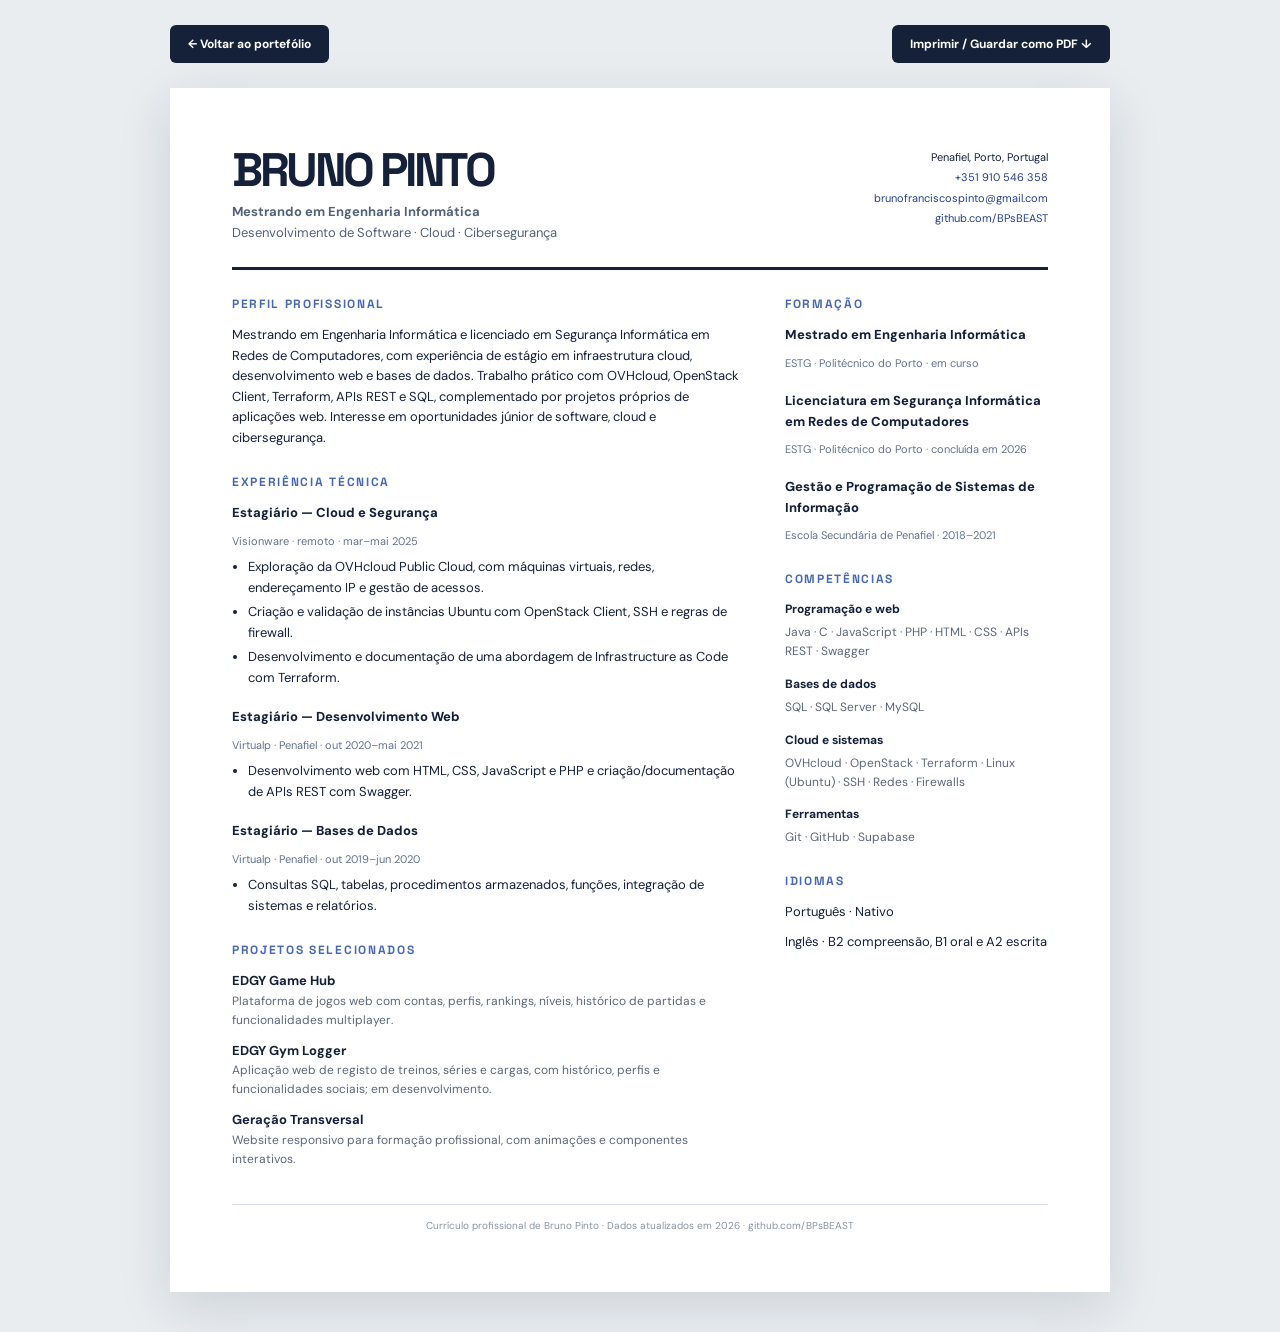
==== cv.html @ c4f3c968 "feat: add clean printable curriculum vitae page" ====
<!doctype html><html lang="pt-PT"><head><meta charset="utf-8"><meta name="viewport" content="width=device-width,initial-scale=1"><meta name="theme-color" content="#152039"><meta name="robots" content="index,follow"><meta name="description" content="Currículo profissional de Bruno Pinto — Engenharia Informática, Cloud, Segurança e Desenvolvimento Web."><title>Currículo | Bruno Pinto</title><link rel="icon" href="./favicon.svg" type="image/svg+xml"><style>
@import url('https://fonts.googleapis.com/css2?family=DM+Sans:wght@400;500;600;700&family=Space+Grotesk:wght@500;600;700&display=swap');
*{box-sizing:border-box}body{margin:0;background:#e9edf0;color:#152039;font:13px/1.58 'DM Sans',Arial,sans-serif}.screen-actions{display:flex;justify-content:space-between;align-items:center;gap:15px;max-width:940px;margin:25px auto}.screen-actions a,.screen-actions button{background:#152039;color:white;padding:11px 18px;font:700 12px 'DM Sans',Arial,sans-serif;border:0;border-radius:6px;cursor:pointer;text-decoration:none}.screen-actions a:hover,.screen-actions button:hover{background:#4765db}.paper{background:white;width:min(calc(100% - 28px),940px);min-height:1120px;margin:0 auto 40px;box-shadow:0 15px 50px #15203922;padding:59px 62px}.heading{display:flex;justify-content:space-between;gap:25px;padding-bottom:24px;border-bottom:3px solid #152039}.heading h1{font:700 47px/1 'Space Grotesk',Arial,sans-serif;letter-spacing:-.07em;margin:0 0 8px}.heading p{margin:0;color:#54617a}.heading .contact{text-align:right;font-size:11px;line-height:1.85}.heading .contact a{color:#263f8a;text-decoration:none}.cols{display:grid;grid-template-columns:1.65fr .85fr;gap:42px}.block{margin-top:26px;break-inside:avoid}.block h2{font:700 12px 'Space Grotesk',Arial,sans-serif;text-transform:uppercase;letter-spacing:.14em;margin:0 0 13px;color:#4869b1}.block p{margin:0 0 9px}.entry{margin-bottom:19px;break-inside:avoid}.entry-title{font-weight:800;font-size:13px;margin:0}.entry-sub{color:#64738b;font-size:11px;margin:2px 0 7px!important}.entry ul{margin:7px 0 0 16px;padding:0}.entry li{margin:4px 0}.skill-group{margin-bottom:14px}.skill-group strong{display:block;margin-bottom:4px;font-size:12px}.skill-group p{color:#5d6776;font-size:12px}.project{margin:0 0 11px}.project strong{display:block}.project p{font-size:12px;color:#5c6878}.foot{border-top:1px solid #d7dfea;margin-top:24px;padding-top:13px;font-size:10px;color:#8a95a1;text-align:center}@media(max-width:650px){.screen-actions{margin:12px 14px}.paper{padding:30px 25px;min-height:0}.heading{display:block}.heading h1{font-size:40px}.heading .contact{text-align:left;margin-top:16px}.cols{grid-template-columns:1fr;gap:0}.block{margin-top:22px}}@media print{@page{size:A4;margin:12mm}body{background:white;-webkit-print-color-adjust:exact;print-color-adjust:exact}.screen-actions{display:none!important}.paper{width:100%;min-height:0;margin:0;box-shadow:none;padding:0}.cols{grid-template-columns:1.55fr .85fr;gap:24px}.heading h1{font-size:37px}.block{margin-top:18px}.entry{margin-bottom:12px}.foot{margin-top:13px}a{color:inherit!important}}
</style></head><body><div class="screen-actions"><a href="./index.html">← Voltar ao portefólio</a><button id="print" type="button" onclick="window.print()">Imprimir / Guardar como PDF ↓</button></div><main class="paper"><header class="heading"><div><h1>BRUNO PINTO</h1><p><strong>Mestrando em Engenharia Informática</strong></p><p>Desenvolvimento de Software · Cloud · Cibersegurança</p></div><div class="contact">Penafiel, Porto, Portugal<br><a href="tel:+351910546358">+351 910 546 358</a><br><a href="mailto:brunofranciscospinto@gmail.com">brunofranciscospinto@gmail.com</a><br><a href="https://github.com/BPsBEAST">github.com/BPsBEAST</a></div></header><div class="cols"><div><section class="block"><h2>Perfil profissional</h2><p>Mestrando em Engenharia Informática e licenciado em Segurança Informática em Redes de Computadores, com experiência de estágio em infraestrutura cloud, desenvolvimento web e bases de dados. Trabalho prático com OVHcloud, OpenStack Client, Terraform, APIs REST e SQL, complementado por projetos próprios de aplicações web. Interesse em oportunidades júnior de software, cloud e cibersegurança.</p></section><section class="block"><h2>Experiência técnica</h2><div class="entry"><p class="entry-title">Estagiário — Cloud e Segurança</p><p class="entry-sub">Visionware · remoto · mar–mai 2025</p><ul><li>Exploração da OVHcloud Public Cloud, com máquinas virtuais, redes, endereçamento IP e gestão de acessos.</li><li>Criação e validação de instâncias Ubuntu com OpenStack Client, SSH e regras de firewall.</li><li>Desenvolvimento e documentação de uma abordagem de Infrastructure as Code com Terraform.</li></ul></div><div class="entry"><p class="entry-title">Estagiário — Desenvolvimento Web</p><p class="entry-sub">Virtualp · Penafiel · out 2020–mai 2021</p><ul><li>Desenvolvimento web com HTML, CSS, JavaScript e PHP e criação/documentação de APIs REST com Swagger.</li></ul></div><div class="entry"><p class="entry-title">Estagiário — Bases de Dados</p><p class="entry-sub">Virtualp · Penafiel · out 2019–jun 2020</p><ul><li>Consultas SQL, tabelas, procedimentos armazenados, funções, integração de sistemas e relatórios.</li></ul></div></section><section class="block"><h2>Projetos selecionados</h2><div class="project"><strong>EDGY Game Hub</strong><p>Plataforma de jogos web com contas, perfis, rankings, níveis, histórico de partidas e funcionalidades multiplayer.</p></div><div class="project"><strong>EDGY Gym Logger</strong><p>Aplicação web de registo de treinos, séries e cargas, com histórico, perfis e funcionalidades sociais; em desenvolvimento.</p></div><div class="project"><strong>Geração Transversal</strong><p>Website responsivo para formação profissional, com animações e componentes interativos.</p></div></section></div><aside><section class="block"><h2>Formação</h2><div class="entry"><p class="entry-title">Mestrado em Engenharia Informática</p><p class="entry-sub">ESTG · Politécnico do Porto · em curso</p></div><div class="entry"><p class="entry-title">Licenciatura em Segurança Informática em Redes de Computadores</p><p class="entry-sub">ESTG · Politécnico do Porto · concluída em 2026</p></div><div class="entry"><p class="entry-title">Gestão e Programação de Sistemas de Informação</p><p class="entry-sub">Escola Secundária de Penafiel · 2018–2021</p></div></section><section class="block"><h2>Competências</h2><div class="skill-group"><strong>Programação e web</strong><p>Java · C · JavaScript · PHP · HTML · CSS · APIs REST · Swagger</p></div><div class="skill-group"><strong>Bases de dados</strong><p>SQL · SQL Server · MySQL</p></div><div class="skill-group"><strong>Cloud e sistemas</strong><p>OVHcloud · OpenStack · Terraform · Linux (Ubuntu) · SSH · Redes · Firewalls</p></div><div class="skill-group"><strong>Ferramentas</strong><p>Git · GitHub · Supabase</p></div></section><section class="block"><h2>Idiomas</h2><p>Português · Nativo</p><p>Inglês · B2 compreensão, B1 oral e A2 escrita</p></section></aside></div><div class="foot">Currículo profissional de Bruno Pinto · Dados atualizados em 2026 · <span>github.com/BPsBEAST</span></div></main></body></html>
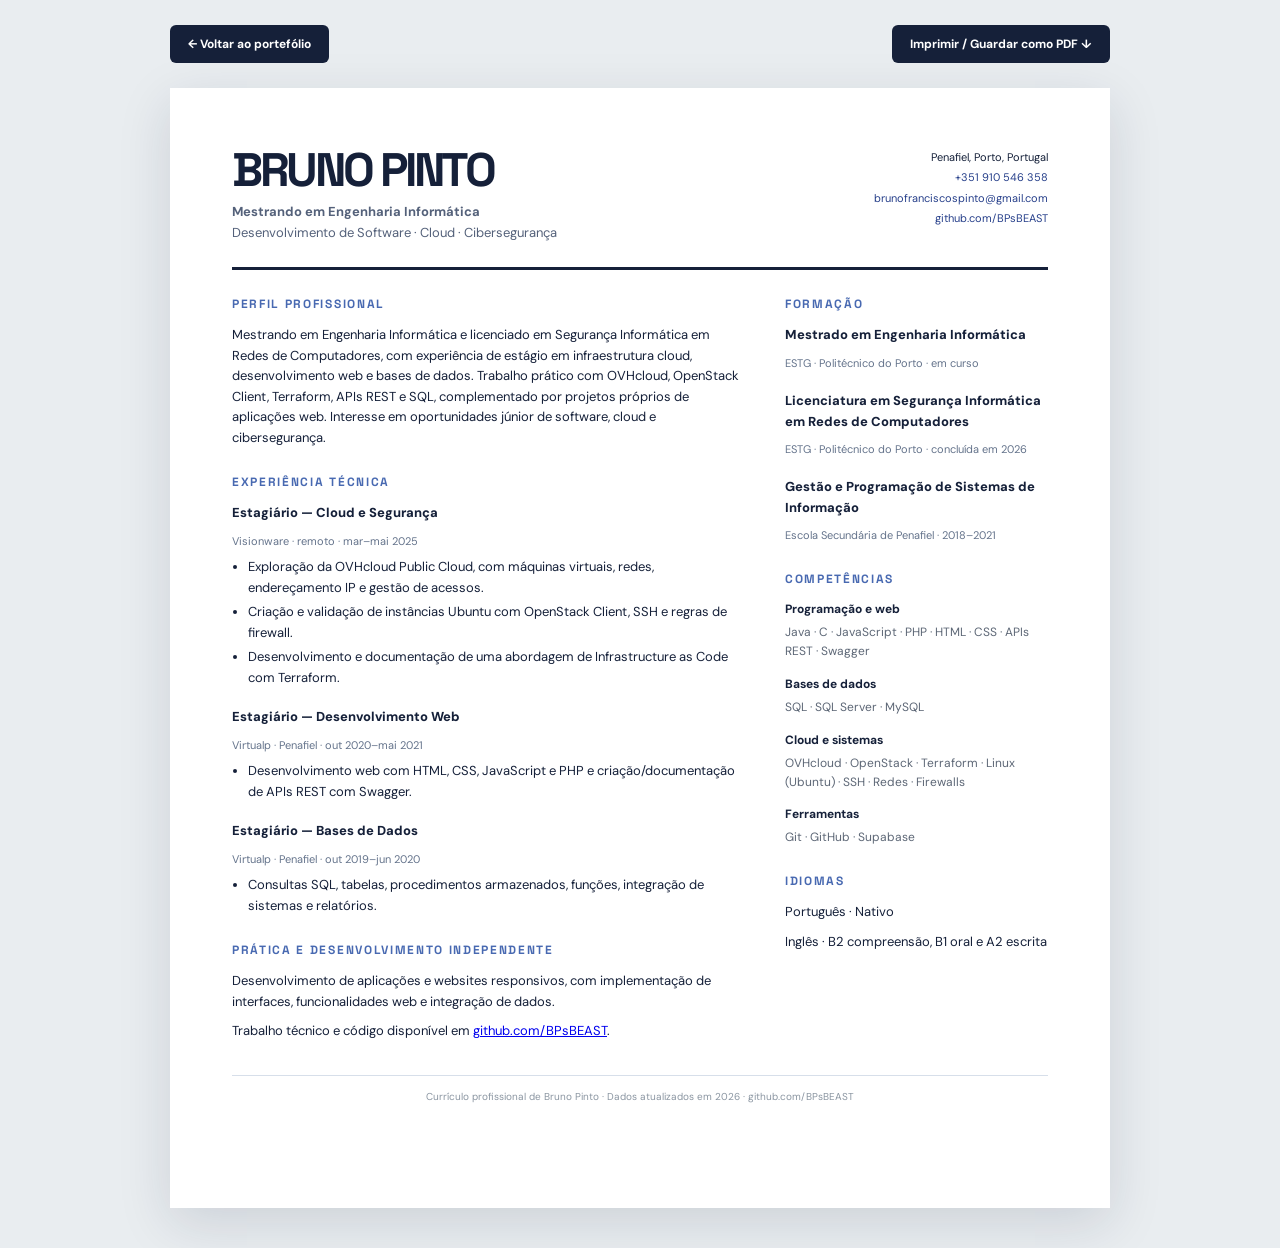
==== commit b9fcf90f: "docs: remove specific project mentions from printable CV" ====
--- a/cv.html
+++ b/cv.html
@@ -1,4 +1,4 @@
 <!doctype html><html lang="pt-PT"><head><meta charset="utf-8"><meta name="viewport" content="width=device-width,initial-scale=1"><meta name="theme-color" content="#152039"><meta name="robots" content="index,follow"><meta name="description" content="Currículo profissional de Bruno Pinto — Engenharia Informática, Cloud, Segurança e Desenvolvimento Web."><title>Currículo | Bruno Pinto</title><link rel="icon" href="./favicon.svg" type="image/svg+xml"><style>
 @import url('https://fonts.googleapis.com/css2?family=DM+Sans:wght@400;500;600;700&family=Space+Grotesk:wght@500;600;700&display=swap');
 *{box-sizing:border-box}body{margin:0;background:#e9edf0;color:#152039;font:13px/1.58 'DM Sans',Arial,sans-serif}.screen-actions{display:flex;justify-content:space-between;align-items:center;gap:15px;max-width:940px;margin:25px auto}.screen-actions a,.screen-actions button{background:#152039;color:white;padding:11px 18px;font:700 12px 'DM Sans',Arial,sans-serif;border:0;border-radius:6px;cursor:pointer;text-decoration:none}.screen-actions a:hover,.screen-actions button:hover{background:#4765db}.paper{background:white;width:min(calc(100% - 28px),940px);min-height:1120px;margin:0 auto 40px;box-shadow:0 15px 50px #15203922;padding:59px 62px}.heading{display:flex;justify-content:space-between;gap:25px;padding-bottom:24px;border-bottom:3px solid #152039}.heading h1{font:700 47px/1 'Space Grotesk',Arial,sans-serif;letter-spacing:-.07em;margin:0 0 8px}.heading p{margin:0;color:#54617a}.heading .contact{text-align:right;font-size:11px;line-height:1.85}.heading .contact a{color:#263f8a;text-decoration:none}.cols{display:grid;grid-template-columns:1.65fr .85fr;gap:42px}.block{margin-top:26px;break-inside:avoid}.block h2{font:700 12px 'Space Grotesk',Arial,sans-serif;text-transform:uppercase;letter-spacing:.14em;margin:0 0 13px;color:#4869b1}.block p{margin:0 0 9px}.entry{margin-bottom:19px;break-inside:avoid}.entry-title{font-weight:800;font-size:13px;margin:0}.entry-sub{color:#64738b;font-size:11px;margin:2px 0 7px!important}.entry ul{margin:7px 0 0 16px;padding:0}.entry li{margin:4px 0}.skill-group{margin-bottom:14px}.skill-group strong{display:block;margin-bottom:4px;font-size:12px}.skill-group p{color:#5d6776;font-size:12px}.project{margin:0 0 11px}.project strong{display:block}.project p{font-size:12px;color:#5c6878}.foot{border-top:1px solid #d7dfea;margin-top:24px;padding-top:13px;font-size:10px;color:#8a95a1;text-align:center}@media(max-width:650px){.screen-actions{margin:12px 14px}.paper{padding:30px 25px;min-height:0}.heading{display:block}.heading h1{font-size:40px}.heading .contact{text-align:left;margin-top:16px}.cols{grid-template-columns:1fr;gap:0}.block{margin-top:22px}}@media print{@page{size:A4;margin:12mm}body{background:white;-webkit-print-color-adjust:exact;print-color-adjust:exact}.screen-actions{display:none!important}.paper{width:100%;min-height:0;margin:0;box-shadow:none;padding:0}.cols{grid-template-columns:1.55fr .85fr;gap:24px}.heading h1{font-size:37px}.block{margin-top:18px}.entry{margin-bottom:12px}.foot{margin-top:13px}a{color:inherit!important}}
-</style></head><body><div class="screen-actions"><a href="./index.html">← Voltar ao portefólio</a><button id="print" type="button" onclick="window.print()">Imprimir / Guardar como PDF ↓</button></div><main class="paper"><header class="heading"><div><h1>BRUNO PINTO</h1><p><strong>Mestrando em Engenharia Informática</strong></p><p>Desenvolvimento de Software · Cloud · Cibersegurança</p></div><div class="contact">Penafiel, Porto, Portugal<br><a href="tel:+351910546358">+351 910 546 358</a><br><a href="mailto:brunofranciscospinto@gmail.com">brunofranciscospinto@gmail.com</a><br><a href="https://github.com/BPsBEAST">github.com/BPsBEAST</a></div></header><div class="cols"><div><section class="block"><h2>Perfil profissional</h2><p>Mestrando em Engenharia Informática e licenciado em Segurança Informática em Redes de Computadores, com experiência de estágio em infraestrutura cloud, desenvolvimento web e bases de dados. Trabalho prático com OVHcloud, OpenStack Client, Terraform, APIs REST e SQL, complementado por projetos próprios de aplicações web. Interesse em oportunidades júnior de software, cloud e cibersegurança.</p></section><section class="block"><h2>Experiência técnica</h2><div class="entry"><p class="entry-title">Estagiário — Cloud e Segurança</p><p class="entry-sub">Visionware · remoto · mar–mai 2025</p><ul><li>Exploração da OVHcloud Public Cloud, com máquinas virtuais, redes, endereçamento IP e gestão de acessos.</li><li>Criação e validação de instâncias Ubuntu com OpenStack Client, SSH e regras de firewall.</li><li>Desenvolvimento e documentação de uma abordagem de Infrastructure as Code com Terraform.</li></ul></div><div class="entry"><p class="entry-title">Estagiário — Desenvolvimento Web</p><p class="entry-sub">Virtualp · Penafiel · out 2020–mai 2021</p><ul><li>Desenvolvimento web com HTML, CSS, JavaScript e PHP e criação/documentação de APIs REST com Swagger.</li></ul></div><div class="entry"><p class="entry-title">Estagiário — Bases de Dados</p><p class="entry-sub">Virtualp · Penafiel · out 2019–jun 2020</p><ul><li>Consultas SQL, tabelas, procedimentos armazenados, funções, integração de sistemas e relatórios.</li></ul></div></section><section class="block"><h2>Projetos selecionados</h2><div class="project"><strong>EDGY Game Hub</strong><p>Plataforma de jogos web com contas, perfis, rankings, níveis, histórico de partidas e funcionalidades multiplayer.</p></div><div class="project"><strong>EDGY Gym Logger</strong><p>Aplicação web de registo de treinos, séries e cargas, com histórico, perfis e funcionalidades sociais; em desenvolvimento.</p></div><div class="project"><strong>Geração Transversal</strong><p>Website responsivo para formação profissional, com animações e componentes interativos.</p></div></section></div><aside><section class="block"><h2>Formação</h2><div class="entry"><p class="entry-title">Mestrado em Engenharia Informática</p><p class="entry-sub">ESTG · Politécnico do Porto · em curso</p></div><div class="entry"><p class="entry-title">Licenciatura em Segurança Informática em Redes de Computadores</p><p class="entry-sub">ESTG · Politécnico do Porto · concluída em 2026</p></div><div class="entry"><p class="entry-title">Gestão e Programação de Sistemas de Informação</p><p class="entry-sub">Escola Secundária de Penafiel · 2018–2021</p></div></section><section class="block"><h2>Competências</h2><div class="skill-group"><strong>Programação e web</strong><p>Java · C · JavaScript · PHP · HTML · CSS · APIs REST · Swagger</p></div><div class="skill-group"><strong>Bases de dados</strong><p>SQL · SQL Server · MySQL</p></div><div class="skill-group"><strong>Cloud e sistemas</strong><p>OVHcloud · OpenStack · Terraform · Linux (Ubuntu) · SSH · Redes · Firewalls</p></div><div class="skill-group"><strong>Ferramentas</strong><p>Git · GitHub · Supabase</p></div></section><section class="block"><h2>Idiomas</h2><p>Português · Nativo</p><p>Inglês · B2 compreensão, B1 oral e A2 escrita</p></section></aside></div><div class="foot">Currículo profissional de Bruno Pinto · Dados atualizados em 2026 · <span>github.com/BPsBEAST</span></div></main></body></html>+</style></head><body><div class="screen-actions"><a href="./index.html">← Voltar ao portefólio</a><button id="print" type="button" onclick="window.print()">Imprimir / Guardar como PDF ↓</button></div><main class="paper"><header class="heading"><div><h1>BRUNO PINTO</h1><p><strong>Mestrando em Engenharia Informática</strong></p><p>Desenvolvimento de Software · Cloud · Cibersegurança</p></div><div class="contact">Penafiel, Porto, Portugal<br><a href="tel:+351910546358">+351 910 546 358</a><br><a href="mailto:brunofranciscospinto@gmail.com">brunofranciscospinto@gmail.com</a><br><a href="https://github.com/BPsBEAST">github.com/BPsBEAST</a></div></header><div class="cols"><div><section class="block"><h2>Perfil profissional</h2><p>Mestrando em Engenharia Informática e licenciado em Segurança Informática em Redes de Computadores, com experiência de estágio em infraestrutura cloud, desenvolvimento web e bases de dados. Trabalho prático com OVHcloud, OpenStack Client, Terraform, APIs REST e SQL, complementado por projetos próprios de aplicações web. Interesse em oportunidades júnior de software, cloud e cibersegurança.</p></section><section class="block"><h2>Experiência técnica</h2><div class="entry"><p class="entry-title">Estagiário — Cloud e Segurança</p><p class="entry-sub">Visionware · remoto · mar–mai 2025</p><ul><li>Exploração da OVHcloud Public Cloud, com máquinas virtuais, redes, endereçamento IP e gestão de acessos.</li><li>Criação e validação de instâncias Ubuntu com OpenStack Client, SSH e regras de firewall.</li><li>Desenvolvimento e documentação de uma abordagem de Infrastructure as Code com Terraform.</li></ul></div><div class="entry"><p class="entry-title">Estagiário — Desenvolvimento Web</p><p class="entry-sub">Virtualp · Penafiel · out 2020–mai 2021</p><ul><li>Desenvolvimento web com HTML, CSS, JavaScript e PHP e criação/documentação de APIs REST com Swagger.</li></ul></div><div class="entry"><p class="entry-title">Estagiário — Bases de Dados</p><p class="entry-sub">Virtualp · Penafiel · out 2019–jun 2020</p><ul><li>Consultas SQL, tabelas, procedimentos armazenados, funções, integração de sistemas e relatórios.</li></ul></div></section><section class="block"><h2>Prática e desenvolvimento independente</h2><p>Desenvolvimento de aplicações e websites responsivos, com implementação de interfaces, funcionalidades web e integração de dados.</p><p>Trabalho técnico e código disponível em <a href="https://github.com/BPsBEAST">github.com/BPsBEAST</a>.</p></section></div><aside><section class="block"><h2>Formação</h2><div class="entry"><p class="entry-title">Mestrado em Engenharia Informática</p><p class="entry-sub">ESTG · Politécnico do Porto · em curso</p></div><div class="entry"><p class="entry-title">Licenciatura em Segurança Informática em Redes de Computadores</p><p class="entry-sub">ESTG · Politécnico do Porto · concluída em 2026</p></div><div class="entry"><p class="entry-title">Gestão e Programação de Sistemas de Informação</p><p class="entry-sub">Escola Secundária de Penafiel · 2018–2021</p></div></section><section class="block"><h2>Competências</h2><div class="skill-group"><strong>Programação e web</strong><p>Java · C · JavaScript · PHP · HTML · CSS · APIs REST · Swagger</p></div><div class="skill-group"><strong>Bases de dados</strong><p>SQL · SQL Server · MySQL</p></div><div class="skill-group"><strong>Cloud e sistemas</strong><p>OVHcloud · OpenStack · Terraform · Linux (Ubuntu) · SSH · Redes · Firewalls</p></div><div class="skill-group"><strong>Ferramentas</strong><p>Git · GitHub · Supabase</p></div></section><section class="block"><h2>Idiomas</h2><p>Português · Nativo</p><p>Inglês · B2 compreensão, B1 oral e A2 escrita</p></section></aside></div><div class="foot">Currículo profissional de Bruno Pinto · Dados atualizados em 2026 · <span>github.com/BPsBEAST</span></div></main></body></html>
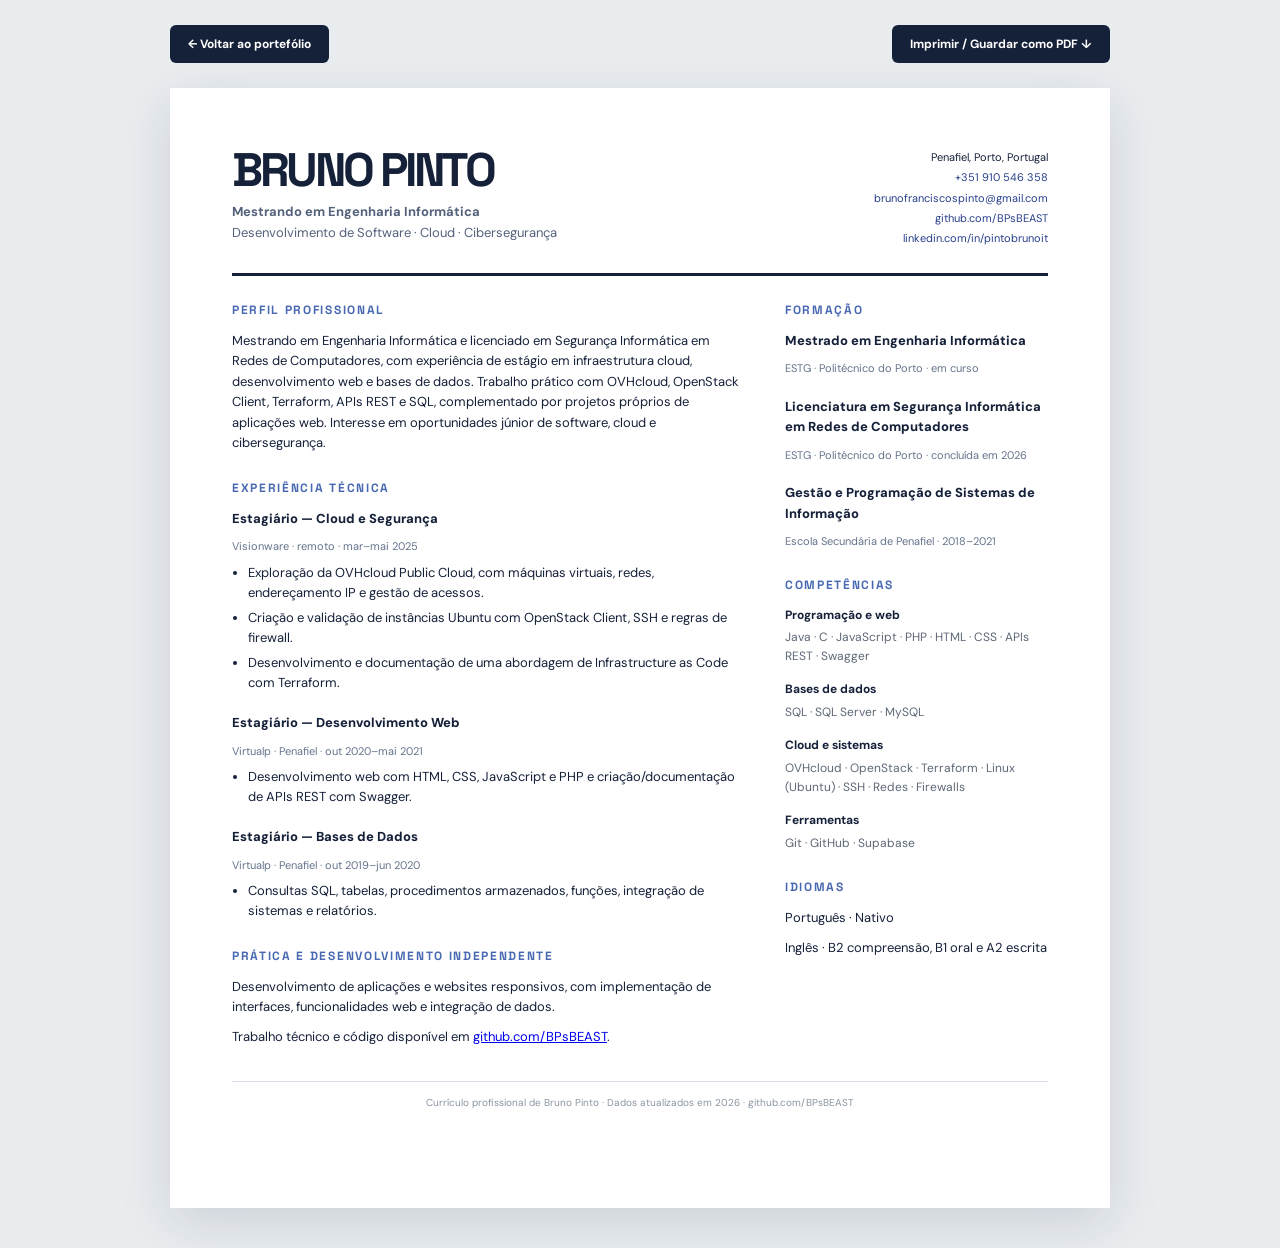
==== commit 5ded307c: "docs: add LinkedIn profile to printable CV" ====
--- a/cv.html
+++ b/cv.html
@@ -1,4 +1,4 @@
 <!doctype html><html lang="pt-PT"><head><meta charset="utf-8"><meta name="viewport" content="width=device-width,initial-scale=1"><meta name="theme-color" content="#152039"><meta name="robots" content="index,follow"><meta name="description" content="Currículo profissional de Bruno Pinto — Engenharia Informática, Cloud, Segurança e Desenvolvimento Web."><title>Currículo | Bruno Pinto</title><link rel="icon" href="./favicon.svg" type="image/svg+xml"><style>
 @import url('https://fonts.googleapis.com/css2?family=DM+Sans:wght@400;500;600;700&family=Space+Grotesk:wght@500;600;700&display=swap');
 *{box-sizing:border-box}body{margin:0;background:#e9edf0;color:#152039;font:13px/1.58 'DM Sans',Arial,sans-serif}.screen-actions{display:flex;justify-content:space-between;align-items:center;gap:15px;max-width:940px;margin:25px auto}.screen-actions a,.screen-actions button{background:#152039;color:white;padding:11px 18px;font:700 12px 'DM Sans',Arial,sans-serif;border:0;border-radius:6px;cursor:pointer;text-decoration:none}.screen-actions a:hover,.screen-actions button:hover{background:#4765db}.paper{background:white;width:min(calc(100% - 28px),940px);min-height:1120px;margin:0 auto 40px;box-shadow:0 15px 50px #15203922;padding:59px 62px}.heading{display:flex;justify-content:space-between;gap:25px;padding-bottom:24px;border-bottom:3px solid #152039}.heading h1{font:700 47px/1 'Space Grotesk',Arial,sans-serif;letter-spacing:-.07em;margin:0 0 8px}.heading p{margin:0;color:#54617a}.heading .contact{text-align:right;font-size:11px;line-height:1.85}.heading .contact a{color:#263f8a;text-decoration:none}.cols{display:grid;grid-template-columns:1.65fr .85fr;gap:42px}.block{margin-top:26px;break-inside:avoid}.block h2{font:700 12px 'Space Grotesk',Arial,sans-serif;text-transform:uppercase;letter-spacing:.14em;margin:0 0 13px;color:#4869b1}.block p{margin:0 0 9px}.entry{margin-bottom:19px;break-inside:avoid}.entry-title{font-weight:800;font-size:13px;margin:0}.entry-sub{color:#64738b;font-size:11px;margin:2px 0 7px!important}.entry ul{margin:7px 0 0 16px;padding:0}.entry li{margin:4px 0}.skill-group{margin-bottom:14px}.skill-group strong{display:block;margin-bottom:4px;font-size:12px}.skill-group p{color:#5d6776;font-size:12px}.project{margin:0 0 11px}.project strong{display:block}.project p{font-size:12px;color:#5c6878}.foot{border-top:1px solid #d7dfea;margin-top:24px;padding-top:13px;font-size:10px;color:#8a95a1;text-align:center}@media(max-width:650px){.screen-actions{margin:12px 14px}.paper{padding:30px 25px;min-height:0}.heading{display:block}.heading h1{font-size:40px}.heading .contact{text-align:left;margin-top:16px}.cols{grid-template-columns:1fr;gap:0}.block{margin-top:22px}}@media print{@page{size:A4;margin:12mm}body{background:white;-webkit-print-color-adjust:exact;print-color-adjust:exact}.screen-actions{display:none!important}.paper{width:100%;min-height:0;margin:0;box-shadow:none;padding:0}.cols{grid-template-columns:1.55fr .85fr;gap:24px}.heading h1{font-size:37px}.block{margin-top:18px}.entry{margin-bottom:12px}.foot{margin-top:13px}a{color:inherit!important}}
-</style></head><body><div class="screen-actions"><a href="./index.html">← Voltar ao portefólio</a><button id="print" type="button" onclick="window.print()">Imprimir / Guardar como PDF ↓</button></div><main class="paper"><header class="heading"><div><h1>BRUNO PINTO</h1><p><strong>Mestrando em Engenharia Informática</strong></p><p>Desenvolvimento de Software · Cloud · Cibersegurança</p></div><div class="contact">Penafiel, Porto, Portugal<br><a href="tel:+351910546358">+351 910 546 358</a><br><a href="mailto:brunofranciscospinto@gmail.com">brunofranciscospinto@gmail.com</a><br><a href="https://github.com/BPsBEAST">github.com/BPsBEAST</a></div></header><div class="cols"><div><section class="block"><h2>Perfil profissional</h2><p>Mestrando em Engenharia Informática e licenciado em Segurança Informática em Redes de Computadores, com experiência de estágio em infraestrutura cloud, desenvolvimento web e bases de dados. Trabalho prático com OVHcloud, OpenStack Client, Terraform, APIs REST e SQL, complementado por projetos próprios de aplicações web. Interesse em oportunidades júnior de software, cloud e cibersegurança.</p></section><section class="block"><h2>Experiência técnica</h2><div class="entry"><p class="entry-title">Estagiário — Cloud e Segurança</p><p class="entry-sub">Visionware · remoto · mar–mai 2025</p><ul><li>Exploração da OVHcloud Public Cloud, com máquinas virtuais, redes, endereçamento IP e gestão de acessos.</li><li>Criação e validação de instâncias Ubuntu com OpenStack Client, SSH e regras de firewall.</li><li>Desenvolvimento e documentação de uma abordagem de Infrastructure as Code com Terraform.</li></ul></div><div class="entry"><p class="entry-title">Estagiário — Desenvolvimento Web</p><p class="entry-sub">Virtualp · Penafiel · out 2020–mai 2021</p><ul><li>Desenvolvimento web com HTML, CSS, JavaScript e PHP e criação/documentação de APIs REST com Swagger.</li></ul></div><div class="entry"><p class="entry-title">Estagiário — Bases de Dados</p><p class="entry-sub">Virtualp · Penafiel · out 2019–jun 2020</p><ul><li>Consultas SQL, tabelas, procedimentos armazenados, funções, integração de sistemas e relatórios.</li></ul></div></section><section class="block"><h2>Prática e desenvolvimento independente</h2><p>Desenvolvimento de aplicações e websites responsivos, com implementação de interfaces, funcionalidades web e integração de dados.</p><p>Trabalho técnico e código disponível em <a href="https://github.com/BPsBEAST">github.com/BPsBEAST</a>.</p></section></div><aside><section class="block"><h2>Formação</h2><div class="entry"><p class="entry-title">Mestrado em Engenharia Informática</p><p class="entry-sub">ESTG · Politécnico do Porto · em curso</p></div><div class="entry"><p class="entry-title">Licenciatura em Segurança Informática em Redes de Computadores</p><p class="entry-sub">ESTG · Politécnico do Porto · concluída em 2026</p></div><div class="entry"><p class="entry-title">Gestão e Programação de Sistemas de Informação</p><p class="entry-sub">Escola Secundária de Penafiel · 2018–2021</p></div></section><section class="block"><h2>Competências</h2><div class="skill-group"><strong>Programação e web</strong><p>Java · C · JavaScript · PHP · HTML · CSS · APIs REST · Swagger</p></div><div class="skill-group"><strong>Bases de dados</strong><p>SQL · SQL Server · MySQL</p></div><div class="skill-group"><strong>Cloud e sistemas</strong><p>OVHcloud · OpenStack · Terraform · Linux (Ubuntu) · SSH · Redes · Firewalls</p></div><div class="skill-group"><strong>Ferramentas</strong><p>Git · GitHub · Supabase</p></div></section><section class="block"><h2>Idiomas</h2><p>Português · Nativo</p><p>Inglês · B2 compreensão, B1 oral e A2 escrita</p></section></aside></div><div class="foot">Currículo profissional de Bruno Pinto · Dados atualizados em 2026 · <span>github.com/BPsBEAST</span></div></main></body></html>+</style></head><body><div class="screen-actions"><a href="./index.html">← Voltar ao portefólio</a><button id="print" type="button" onclick="window.print()">Imprimir / Guardar como PDF ↓</button></div><main class="paper"><header class="heading"><div><h1>BRUNO PINTO</h1><p><strong>Mestrando em Engenharia Informática</strong></p><p>Desenvolvimento de Software · Cloud · Cibersegurança</p></div><div class="contact">Penafiel, Porto, Portugal<br><a href="tel:+351910546358">+351 910 546 358</a><br><a href="mailto:brunofranciscospinto@gmail.com">brunofranciscospinto@gmail.com</a><br><a href="https://github.com/BPsBEAST">github.com/BPsBEAST</a><br><a href="https://www.linkedin.com/in/pintobrunoit/">linkedin.com/in/pintobrunoit</a></div></header><div class="cols"><div><section class="block"><h2>Perfil profissional</h2><p>Mestrando em Engenharia Informática e licenciado em Segurança Informática em Redes de Computadores, com experiência de estágio em infraestrutura cloud, desenvolvimento web e bases de dados. Trabalho prático com OVHcloud, OpenStack Client, Terraform, APIs REST e SQL, complementado por projetos próprios de aplicações web. Interesse em oportunidades júnior de software, cloud e cibersegurança.</p></section><section class="block"><h2>Experiência técnica</h2><div class="entry"><p class="entry-title">Estagiário — Cloud e Segurança</p><p class="entry-sub">Visionware · remoto · mar–mai 2025</p><ul><li>Exploração da OVHcloud Public Cloud, com máquinas virtuais, redes, endereçamento IP e gestão de acessos.</li><li>Criação e validação de instâncias Ubuntu com OpenStack Client, SSH e regras de firewall.</li><li>Desenvolvimento e documentação de uma abordagem de Infrastructure as Code com Terraform.</li></ul></div><div class="entry"><p class="entry-title">Estagiário — Desenvolvimento Web</p><p class="entry-sub">Virtualp · Penafiel · out 2020–mai 2021</p><ul><li>Desenvolvimento web com HTML, CSS, JavaScript e PHP e criação/documentação de APIs REST com Swagger.</li></ul></div><div class="entry"><p class="entry-title">Estagiário — Bases de Dados</p><p class="entry-sub">Virtualp · Penafiel · out 2019–jun 2020</p><ul><li>Consultas SQL, tabelas, procedimentos armazenados, funções, integração de sistemas e relatórios.</li></ul></div></section><section class="block"><h2>Prática e desenvolvimento independente</h2><p>Desenvolvimento de aplicações e websites responsivos, com implementação de interfaces, funcionalidades web e integração de dados.</p><p>Trabalho técnico e código disponível em <a href="https://github.com/BPsBEAST">github.com/BPsBEAST</a>.</p></section></div><aside><section class="block"><h2>Formação</h2><div class="entry"><p class="entry-title">Mestrado em Engenharia Informática</p><p class="entry-sub">ESTG · Politécnico do Porto · em curso</p></div><div class="entry"><p class="entry-title">Licenciatura em Segurança Informática em Redes de Computadores</p><p class="entry-sub">ESTG · Politécnico do Porto · concluída em 2026</p></div><div class="entry"><p class="entry-title">Gestão e Programação de Sistemas de Informação</p><p class="entry-sub">Escola Secundária de Penafiel · 2018–2021</p></div></section><section class="block"><h2>Competências</h2><div class="skill-group"><strong>Programação e web</strong><p>Java · C · JavaScript · PHP · HTML · CSS · APIs REST · Swagger</p></div><div class="skill-group"><strong>Bases de dados</strong><p>SQL · SQL Server · MySQL</p></div><div class="skill-group"><strong>Cloud e sistemas</strong><p>OVHcloud · OpenStack · Terraform · Linux (Ubuntu) · SSH · Redes · Firewalls</p></div><div class="skill-group"><strong>Ferramentas</strong><p>Git · GitHub · Supabase</p></div></section><section class="block"><h2>Idiomas</h2><p>Português · Nativo</p><p>Inglês · B2 compreensão, B1 oral e A2 escrita</p></section></aside></div><div class="foot">Currículo profissional de Bruno Pinto · Dados atualizados em 2026 · <span>github.com/BPsBEAST</span></div></main></body></html>
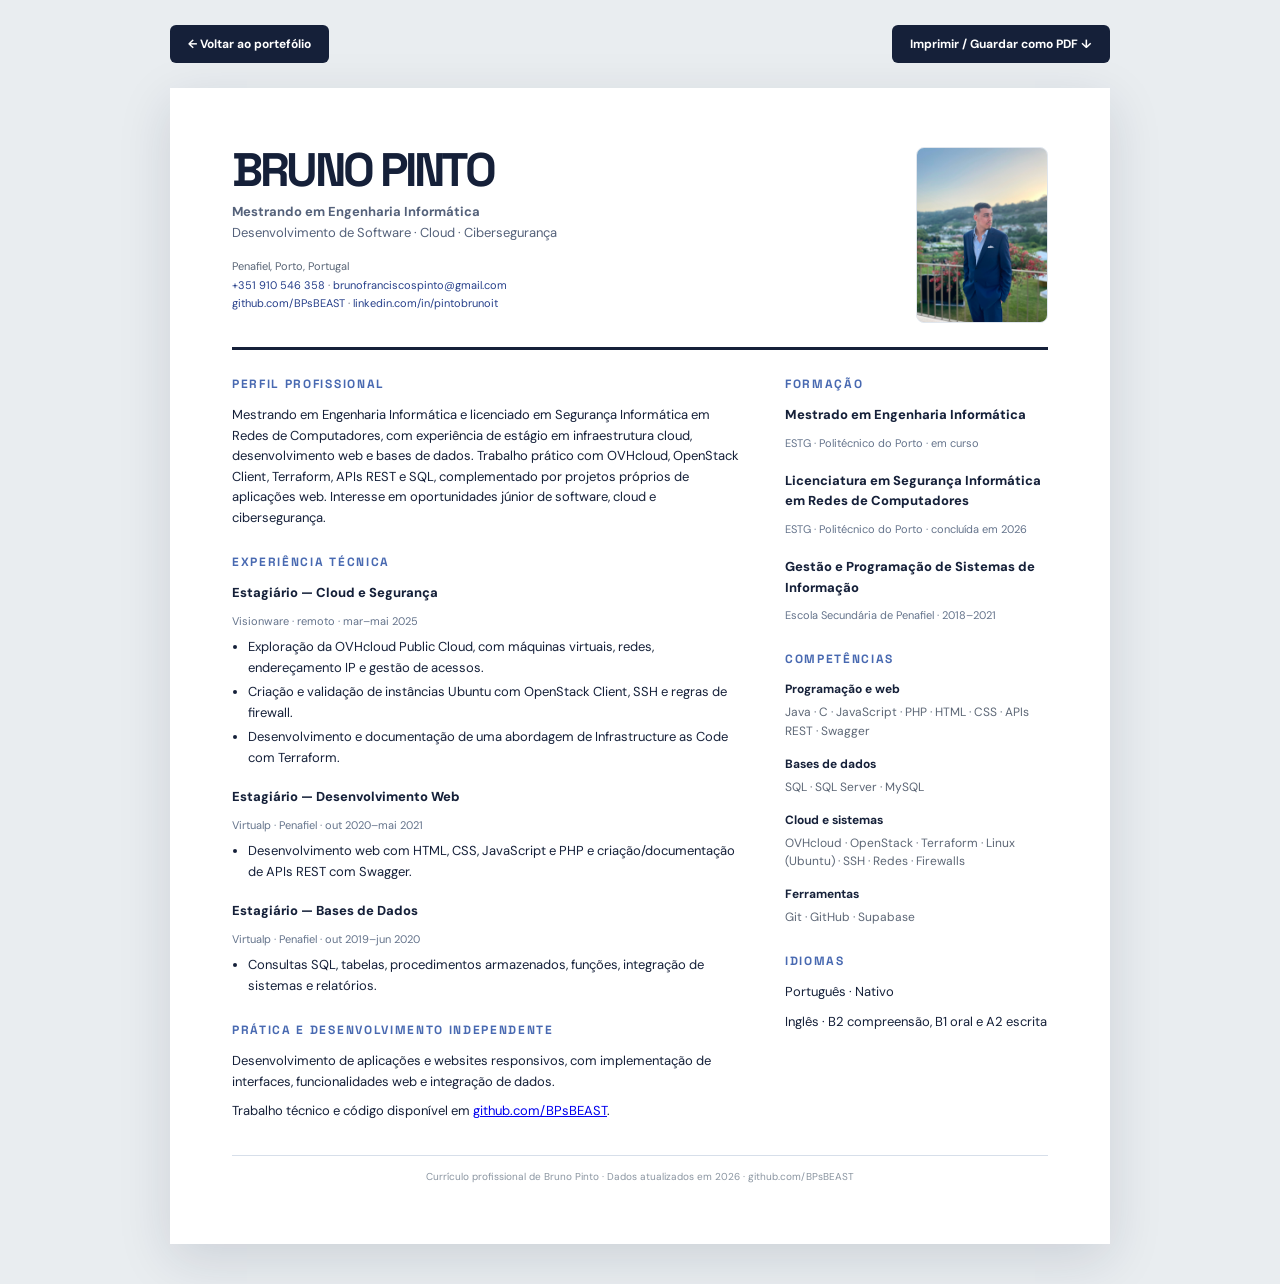
==== commit a9091ec5: "feat: use exact uploaded bp favicon and embed frontal photo in printable CV" ====
--- a/cv.html
+++ b/cv.html
@@ -1,4 +1,23 @@
-<!doctype html><html lang="pt-PT"><head><meta charset="utf-8"><meta name="viewport" content="width=device-width,initial-scale=1"><meta name="theme-color" content="#152039"><meta name="robots" content="index,follow"><meta name="description" content="Currículo profissional de Bruno Pinto — Engenharia Informática, Cloud, Segurança e Desenvolvimento Web."><title>Currículo | Bruno Pinto</title><link rel="icon" href="./favicon.svg" type="image/svg+xml"><style>
+<!doctype html><html lang="pt-PT"><head><meta charset="utf-8"><meta name="viewport" content="width=device-width,initial-scale=1"><meta name="theme-color" content="#152039"><meta name="robots" content="index,follow"><meta name="description" content="Currículo profissional de Bruno Pinto — Engenharia Informática, Cloud, Segurança e Desenvolvimento Web."><title>Currículo | Bruno Pinto</title><link rel="icon" href="./bp-favicon.png?v=20261111" type="image/png"><link rel="apple-touch-icon" href="./bp-favicon.png?v=20261111"><style>
 @import url('https://fonts.googleapis.com/css2?family=DM+Sans:wght@400;500;600;700&family=Space+Grotesk:wght@500;600;700&display=swap');
 *{box-sizing:border-box}body{margin:0;background:#e9edf0;color:#152039;font:13px/1.58 'DM Sans',Arial,sans-serif}.screen-actions{display:flex;justify-content:space-between;align-items:center;gap:15px;max-width:940px;margin:25px auto}.screen-actions a,.screen-actions button{background:#152039;color:white;padding:11px 18px;font:700 12px 'DM Sans',Arial,sans-serif;border:0;border-radius:6px;cursor:pointer;text-decoration:none}.screen-actions a:hover,.screen-actions button:hover{background:#4765db}.paper{background:white;width:min(calc(100% - 28px),940px);min-height:1120px;margin:0 auto 40px;box-shadow:0 15px 50px #15203922;padding:59px 62px}.heading{display:flex;justify-content:space-between;gap:25px;padding-bottom:24px;border-bottom:3px solid #152039}.heading h1{font:700 47px/1 'Space Grotesk',Arial,sans-serif;letter-spacing:-.07em;margin:0 0 8px}.heading p{margin:0;color:#54617a}.heading .contact{text-align:right;font-size:11px;line-height:1.85}.heading .contact a{color:#263f8a;text-decoration:none}.cols{display:grid;grid-template-columns:1.65fr .85fr;gap:42px}.block{margin-top:26px;break-inside:avoid}.block h2{font:700 12px 'Space Grotesk',Arial,sans-serif;text-transform:uppercase;letter-spacing:.14em;margin:0 0 13px;color:#4869b1}.block p{margin:0 0 9px}.entry{margin-bottom:19px;break-inside:avoid}.entry-title{font-weight:800;font-size:13px;margin:0}.entry-sub{color:#64738b;font-size:11px;margin:2px 0 7px!important}.entry ul{margin:7px 0 0 16px;padding:0}.entry li{margin:4px 0}.skill-group{margin-bottom:14px}.skill-group strong{display:block;margin-bottom:4px;font-size:12px}.skill-group p{color:#5d6776;font-size:12px}.project{margin:0 0 11px}.project strong{display:block}.project p{font-size:12px;color:#5c6878}.foot{border-top:1px solid #d7dfea;margin-top:24px;padding-top:13px;font-size:10px;color:#8a95a1;text-align:center}@media(max-width:650px){.screen-actions{margin:12px 14px}.paper{padding:30px 25px;min-height:0}.heading{display:block}.heading h1{font-size:40px}.heading .contact{text-align:left;margin-top:16px}.cols{grid-template-columns:1fr;gap:0}.block{margin-top:22px}}@media print{@page{size:A4;margin:12mm}body{background:white;-webkit-print-color-adjust:exact;print-color-adjust:exact}.screen-actions{display:none!important}.paper{width:100%;min-height:0;margin:0;box-shadow:none;padding:0}.cols{grid-template-columns:1.55fr .85fr;gap:24px}.heading h1{font-size:37px}.block{margin-top:18px}.entry{margin-bottom:12px}.foot{margin-top:13px}a{color:inherit!important}}
-</style></head><body><div class="screen-actions"><a href="./index.html">← Voltar ao portefólio</a><button id="print" type="button" onclick="window.print()">Imprimir / Guardar como PDF ↓</button></div><main class="paper"><header class="heading"><div><h1>BRUNO PINTO</h1><p><strong>Mestrando em Engenharia Informática</strong></p><p>Desenvolvimento de Software · Cloud · Cibersegurança</p></div><div class="contact">Penafiel, Porto, Portugal<br><a href="tel:+351910546358">+351 910 546 358</a><br><a href="mailto:brunofranciscospinto@gmail.com">brunofranciscospinto@gmail.com</a><br><a href="https://github.com/BPsBEAST">github.com/BPsBEAST</a><br><a href="https://www.linkedin.com/in/pintobrunoit/">linkedin.com/in/pintobrunoit</a></div></header><div class="cols"><div><section class="block"><h2>Perfil profissional</h2><p>Mestrando em Engenharia Informática e licenciado em Segurança Informática em Redes de Computadores, com experiência de estágio em infraestrutura cloud, desenvolvimento web e bases de dados. Trabalho prático com OVHcloud, OpenStack Client, Terraform, APIs REST e SQL, complementado por projetos próprios de aplicações web. Interesse em oportunidades júnior de software, cloud e cibersegurança.</p></section><section class="block"><h2>Experiência técnica</h2><div class="entry"><p class="entry-title">Estagiário — Cloud e Segurança</p><p class="entry-sub">Visionware · remoto · mar–mai 2025</p><ul><li>Exploração da OVHcloud Public Cloud, com máquinas virtuais, redes, endereçamento IP e gestão de acessos.</li><li>Criação e validação de instâncias Ubuntu com OpenStack Client, SSH e regras de firewall.</li><li>Desenvolvimento e documentação de uma abordagem de Infrastructure as Code com Terraform.</li></ul></div><div class="entry"><p class="entry-title">Estagiário — Desenvolvimento Web</p><p class="entry-sub">Virtualp · Penafiel · out 2020–mai 2021</p><ul><li>Desenvolvimento web com HTML, CSS, JavaScript e PHP e criação/documentação de APIs REST com Swagger.</li></ul></div><div class="entry"><p class="entry-title">Estagiário — Bases de Dados</p><p class="entry-sub">Virtualp · Penafiel · out 2019–jun 2020</p><ul><li>Consultas SQL, tabelas, procedimentos armazenados, funções, integração de sistemas e relatórios.</li></ul></div></section><section class="block"><h2>Prática e desenvolvimento independente</h2><p>Desenvolvimento de aplicações e websites responsivos, com implementação de interfaces, funcionalidades web e integração de dados.</p><p>Trabalho técnico e código disponível em <a href="https://github.com/BPsBEAST">github.com/BPsBEAST</a>.</p></section></div><aside><section class="block"><h2>Formação</h2><div class="entry"><p class="entry-title">Mestrado em Engenharia Informática</p><p class="entry-sub">ESTG · Politécnico do Porto · em curso</p></div><div class="entry"><p class="entry-title">Licenciatura em Segurança Informática em Redes de Computadores</p><p class="entry-sub">ESTG · Politécnico do Porto · concluída em 2026</p></div><div class="entry"><p class="entry-title">Gestão e Programação de Sistemas de Informação</p><p class="entry-sub">Escola Secundária de Penafiel · 2018–2021</p></div></section><section class="block"><h2>Competências</h2><div class="skill-group"><strong>Programação e web</strong><p>Java · C · JavaScript · PHP · HTML · CSS · APIs REST · Swagger</p></div><div class="skill-group"><strong>Bases de dados</strong><p>SQL · SQL Server · MySQL</p></div><div class="skill-group"><strong>Cloud e sistemas</strong><p>OVHcloud · OpenStack · Terraform · Linux (Ubuntu) · SSH · Redes · Firewalls</p></div><div class="skill-group"><strong>Ferramentas</strong><p>Git · GitHub · Supabase</p></div></section><section class="block"><h2>Idiomas</h2><p>Português · Nativo</p><p>Inglês · B2 compreensão, B1 oral e A2 escrita</p></section></aside></div><div class="foot">Currículo profissional de Bruno Pinto · Dados atualizados em 2026 · <span>github.com/BPsBEAST</span></div></main></body></html>+
+/* Curriculum photo — photo embedded to ensure it prints in downloaded PDFs */
+.heading{align-items:flex-start;gap:22px}
+.heading-main{flex:1;min-width:0}
+.heading .contact{text-align:left;margin-top:14px;font-size:11px;line-height:1.7;color:#596576;overflow-wrap:anywhere}
+.heading .contact a{color:#263f8a;text-decoration:none}
+.heading .contact a:hover{text-decoration:underline}
+.cv-photo{display:block;width:132px;height:176px;flex:none;object-fit:cover;object-position:50% 33%;border-radius:8px;border:1px solid #e0e6ed;background:#e9edf0}
+@media(max-width:650px){.heading{display:flex;align-items:flex-start;gap:13px}.heading h1{font-size:clamp(26px,8vw,40px)}.cv-photo{width:90px;height:120px;border-radius:6px}.heading .contact{font-size:10px;line-height:1.55}}
+@media print{
+.heading{display:flex;align-items:flex-start;gap:16px;padding-bottom:15px}
+.heading h1{font-size:35px}
+.cv-photo{width:110px;height:147px;border-radius:5px;print-color-adjust:exact}
+.heading .contact{font-size:10px;margin-top:9px;line-height:1.5}
+.block{margin-top:15px}
+.entry{margin-bottom:10px}
+.entry li{margin:2px 0}
+.foot{margin-top:8px}
+}
+</style></head><body><div class="screen-actions"><a href="./index.html">← Voltar ao portefólio</a><button id="print" type="button" onclick="window.print()">Imprimir / Guardar como PDF ↓</button></div><main class="paper"><header class="heading"><div class="heading-main"><h1>BRUNO PINTO</h1><p><strong>Mestrando em Engenharia Informática</strong></p><p>Desenvolvimento de Software · Cloud · Cibersegurança</p><div class="contact">Penafiel, Porto, Portugal<br><a href="tel:+351910546358">+351 910 546 358</a> · <a href="mailto:brunofranciscospinto@gmail.com">brunofranciscospinto@gmail.com</a><br><a href="https://github.com/BPsBEAST">github.com/BPsBEAST</a> · <a href="https://www.linkedin.com/in/pintobrunoit/">linkedin.com/in/pintobrunoit</a></div></div><img class="cv-photo" src="[data-uri]" width="132" height="176" alt="Fotografia de Bruno Pinto, de frente" decoding="sync"></header><div class="cols"><div><section class="block"><h2>Perfil profissional</h2><p>Mestrando em Engenharia Informática e licenciado em Segurança Informática em Redes de Computadores, com experiência de estágio em infraestrutura cloud, desenvolvimento web e bases de dados. Trabalho prático com OVHcloud, OpenStack Client, Terraform, APIs REST e SQL, complementado por projetos próprios de aplicações web. Interesse em oportunidades júnior de software, cloud e cibersegurança.</p></section><section class="block"><h2>Experiência técnica</h2><div class="entry"><p class="entry-title">Estagiário — Cloud e Segurança</p><p class="entry-sub">Visionware · remoto · mar–mai 2025</p><ul><li>Exploração da OVHcloud Public Cloud, com máquinas virtuais, redes, endereçamento IP e gestão de acessos.</li><li>Criação e validação de instâncias Ubuntu com OpenStack Client, SSH e regras de firewall.</li><li>Desenvolvimento e documentação de uma abordagem de Infrastructure as Code com Terraform.</li></ul></div><div class="entry"><p class="entry-title">Estagiário — Desenvolvimento Web</p><p class="entry-sub">Virtualp · Penafiel · out 2020–mai 2021</p><ul><li>Desenvolvimento web com HTML, CSS, JavaScript e PHP e criação/documentação de APIs REST com Swagger.</li></ul></div><div class="entry"><p class="entry-title">Estagiário — Bases de Dados</p><p class="entry-sub">Virtualp · Penafiel · out 2019–jun 2020</p><ul><li>Consultas SQL, tabelas, procedimentos armazenados, funções, integração de sistemas e relatórios.</li></ul></div></section><section class="block"><h2>Prática e desenvolvimento independente</h2><p>Desenvolvimento de aplicações e websites responsivos, com implementação de interfaces, funcionalidades web e integração de dados.</p><p>Trabalho técnico e código disponível em <a href="https://github.com/BPsBEAST">github.com/BPsBEAST</a>.</p></section></div><aside><section class="block"><h2>Formação</h2><div class="entry"><p class="entry-title">Mestrado em Engenharia Informática</p><p class="entry-sub">ESTG · Politécnico do Porto · em curso</p></div><div class="entry"><p class="entry-title">Licenciatura em Segurança Informática em Redes de Computadores</p><p class="entry-sub">ESTG · Politécnico do Porto · concluída em 2026</p></div><div class="entry"><p class="entry-title">Gestão e Programação de Sistemas de Informação</p><p class="entry-sub">Escola Secundária de Penafiel · 2018–2021</p></div></section><section class="block"><h2>Competências</h2><div class="skill-group"><strong>Programação e web</strong><p>Java · C · JavaScript · PHP · HTML · CSS · APIs REST · Swagger</p></div><div class="skill-group"><strong>Bases de dados</strong><p>SQL · SQL Server · MySQL</p></div><div class="skill-group"><strong>Cloud e sistemas</strong><p>OVHcloud · OpenStack · Terraform · Linux (Ubuntu) · SSH · Redes · Firewalls</p></div><div class="skill-group"><strong>Ferramentas</strong><p>Git · GitHub · Supabase</p></div></section><section class="block"><h2>Idiomas</h2><p>Português · Nativo</p><p>Inglês · B2 compreensão, B1 oral e A2 escrita</p></section></aside></div><div class="foot">Currículo profissional de Bruno Pinto · Dados atualizados em 2026 · <span>github.com/BPsBEAST</span></div></main></body></html>
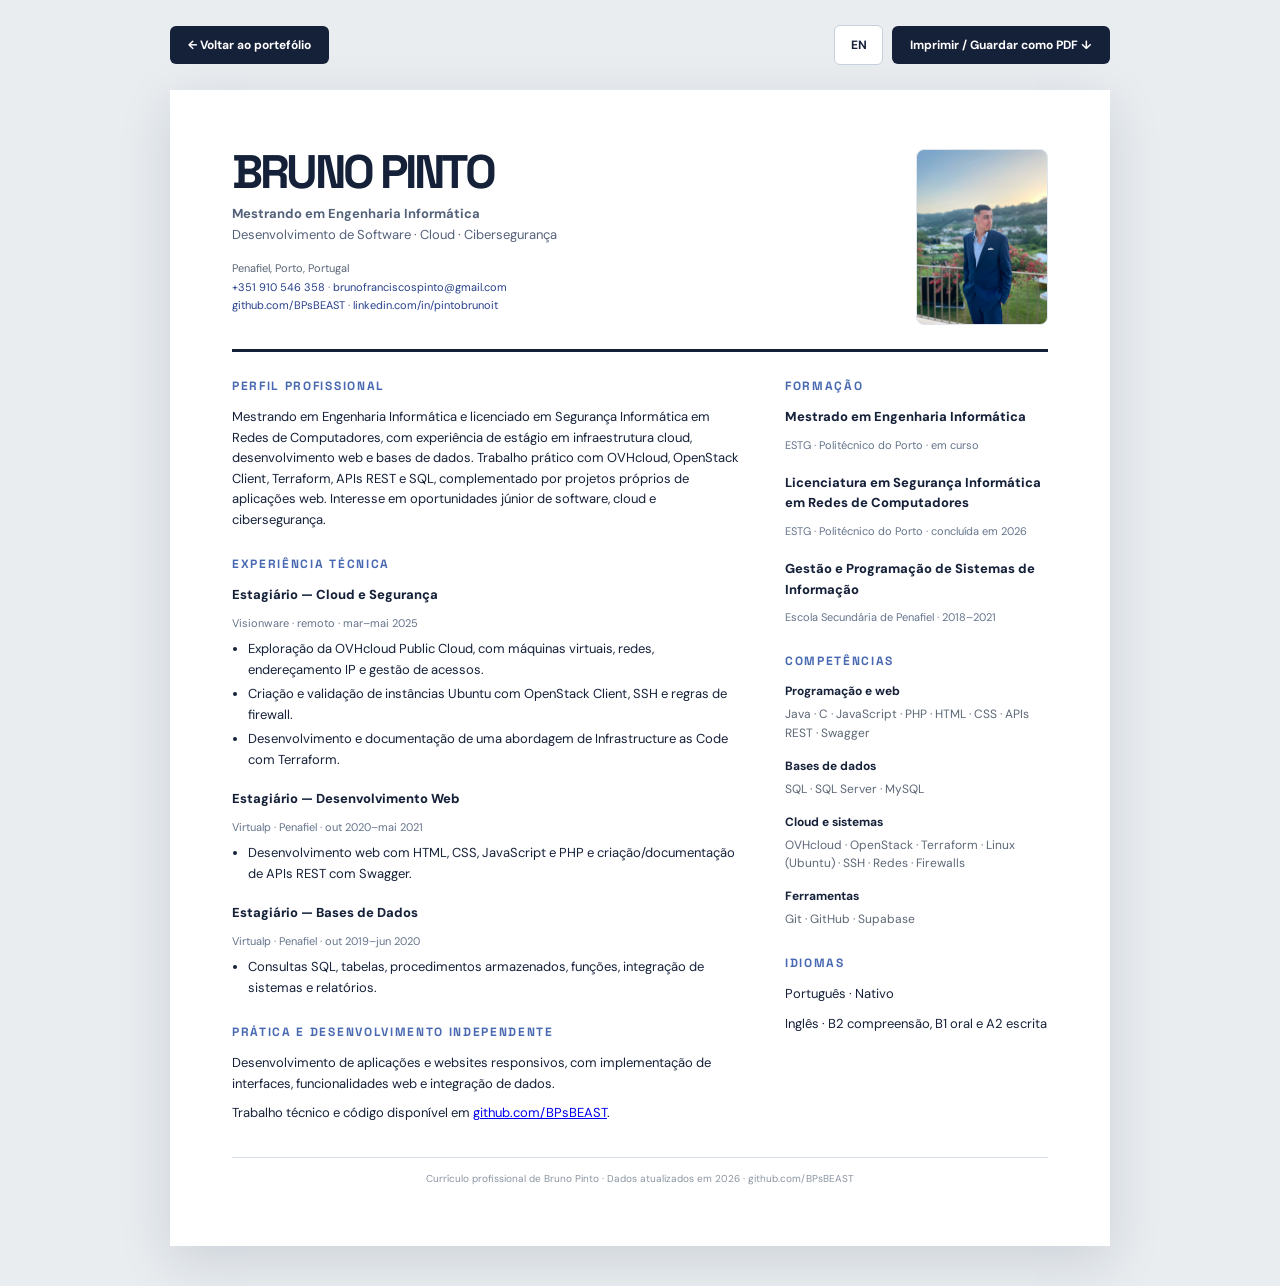
==== commit 33a8dbbb: "feat: add language switch to CV without changing print-ready photo or layout" ====
--- a/cv.html
+++ b/cv.html
@@ -20,4 +20,12 @@
 .entry li{margin:2px 0}
 .foot{margin-top:8px}
 }
-</style></head><body><div class="screen-actions"><a href="./index.html">← Voltar ao portefólio</a><button id="print" type="button" onclick="window.print()">Imprimir / Guardar como PDF ↓</button></div><main class="paper"><header class="heading"><div class="heading-main"><h1>BRUNO PINTO</h1><p><strong>Mestrando em Engenharia Informática</strong></p><p>Desenvolvimento de Software · Cloud · Cibersegurança</p><div class="contact">Penafiel, Porto, Portugal<br><a href="tel:+351910546358">+351 910 546 358</a> · <a href="mailto:brunofranciscospinto@gmail.com">brunofranciscospinto@gmail.com</a><br><a href="https://github.com/BPsBEAST">github.com/BPsBEAST</a> · <a href="https://www.linkedin.com/in/pintobrunoit/">linkedin.com/in/pintobrunoit</a></div></div><img class="cv-photo" src="[data-uri]" width="132" height="176" alt="Fotografia de Bruno Pinto, de frente" decoding="sync"></header><div class="cols"><div><section class="block"><h2>Perfil profissional</h2><p>Mestrando em Engenharia Informática e licenciado em Segurança Informática em Redes de Computadores, com experiência de estágio em infraestrutura cloud, desenvolvimento web e bases de dados. Trabalho prático com OVHcloud, OpenStack Client, Terraform, APIs REST e SQL, complementado por projetos próprios de aplicações web. Interesse em oportunidades júnior de software, cloud e cibersegurança.</p></section><section class="block"><h2>Experiência técnica</h2><div class="entry"><p class="entry-title">Estagiário — Cloud e Segurança</p><p class="entry-sub">Visionware · remoto · mar–mai 2025</p><ul><li>Exploração da OVHcloud Public Cloud, com máquinas virtuais, redes, endereçamento IP e gestão de acessos.</li><li>Criação e validação de instâncias Ubuntu com OpenStack Client, SSH e regras de firewall.</li><li>Desenvolvimento e documentação de uma abordagem de Infrastructure as Code com Terraform.</li></ul></div><div class="entry"><p class="entry-title">Estagiário — Desenvolvimento Web</p><p class="entry-sub">Virtualp · Penafiel · out 2020–mai 2021</p><ul><li>Desenvolvimento web com HTML, CSS, JavaScript e PHP e criação/documentação de APIs REST com Swagger.</li></ul></div><div class="entry"><p class="entry-title">Estagiário — Bases de Dados</p><p class="entry-sub">Virtualp · Penafiel · out 2019–jun 2020</p><ul><li>Consultas SQL, tabelas, procedimentos armazenados, funções, integração de sistemas e relatórios.</li></ul></div></section><section class="block"><h2>Prática e desenvolvimento independente</h2><p>Desenvolvimento de aplicações e websites responsivos, com implementação de interfaces, funcionalidades web e integração de dados.</p><p>Trabalho técnico e código disponível em <a href="https://github.com/BPsBEAST">github.com/BPsBEAST</a>.</p></section></div><aside><section class="block"><h2>Formação</h2><div class="entry"><p class="entry-title">Mestrado em Engenharia Informática</p><p class="entry-sub">ESTG · Politécnico do Porto · em curso</p></div><div class="entry"><p class="entry-title">Licenciatura em Segurança Informática em Redes de Computadores</p><p class="entry-sub">ESTG · Politécnico do Porto · concluída em 2026</p></div><div class="entry"><p class="entry-title">Gestão e Programação de Sistemas de Informação</p><p class="entry-sub">Escola Secundária de Penafiel · 2018–2021</p></div></section><section class="block"><h2>Competências</h2><div class="skill-group"><strong>Programação e web</strong><p>Java · C · JavaScript · PHP · HTML · CSS · APIs REST · Swagger</p></div><div class="skill-group"><strong>Bases de dados</strong><p>SQL · SQL Server · MySQL</p></div><div class="skill-group"><strong>Cloud e sistemas</strong><p>OVHcloud · OpenStack · Terraform · Linux (Ubuntu) · SSH · Redes · Firewalls</p></div><div class="skill-group"><strong>Ferramentas</strong><p>Git · GitHub · Supabase</p></div></section><section class="block"><h2>Idiomas</h2><p>Português · Nativo</p><p>Inglês · B2 compreensão, B1 oral e A2 escrita</p></section></aside></div><div class="foot">Currículo profissional de Bruno Pinto · Dados atualizados em 2026 · <span>github.com/BPsBEAST</span></div></main></body></html>+
+/* Shared-language controls for online CV (hidden when printing) */
+.screen-controls{display:flex;gap:9px;align-items:center;justify-content:flex-end}
+.screen-actions #cv-lang-toggle{min-width:49px;padding:11px 13px;background:#fff;color:#152039;border:1px solid #c7d0dd}
+.screen-actions #cv-lang-toggle:hover{background:#dfe8ff;border-color:#4765db}
+.screen-actions a:focus-visible,.screen-actions button:focus-visible{outline:3px solid #4765db;outline-offset:3px}
+@media(max-width:650px){.screen-actions{gap:7px}.screen-controls{gap:7px}.screen-actions a,.screen-actions button{font-size:10px;padding:10px 8px}.screen-actions #cv-lang-toggle{min-width:40px;padding:10px 8px}}
+@media print{.screen-controls,.screen-actions{display:none!important}}
+</style><script src="./cv-i18n.js" defer></script></head><body><div class="screen-actions"><a id="cv-back" href="./index.html">← Voltar ao portefólio</a><div class="screen-controls"><button id="cv-lang-toggle" type="button" aria-label="Switch résumé to English" title="Switch to English">EN</button><button id="print" type="button" onclick="window.print()">Imprimir / Guardar como PDF ↓</button></div></div><main class="paper"><header class="heading"><div class="heading-main"><h1>BRUNO PINTO</h1><p><strong>Mestrando em Engenharia Informática</strong></p><p>Desenvolvimento de Software · Cloud · Cibersegurança</p><div class="contact">Penafiel, Porto, Portugal<br><a href="tel:+351910546358">+351 910 546 358</a> · <a href="mailto:brunofranciscospinto@gmail.com">brunofranciscospinto@gmail.com</a><br><a href="https://github.com/BPsBEAST">github.com/BPsBEAST</a> · <a href="https://www.linkedin.com/in/pintobrunoit/">linkedin.com/in/pintobrunoit</a></div></div><img class="cv-photo" src="[data-uri]" width="132" height="176" alt="Fotografia de Bruno Pinto, de frente" decoding="sync"></header><div class="cols"><div><section class="block"><h2>Perfil profissional</h2><p>Mestrando em Engenharia Informática e licenciado em Segurança Informática em Redes de Computadores, com experiência de estágio em infraestrutura cloud, desenvolvimento web e bases de dados. Trabalho prático com OVHcloud, OpenStack Client, Terraform, APIs REST e SQL, complementado por projetos próprios de aplicações web. Interesse em oportunidades júnior de software, cloud e cibersegurança.</p></section><section class="block"><h2>Experiência técnica</h2><div class="entry"><p class="entry-title">Estagiário — Cloud e Segurança</p><p class="entry-sub">Visionware · remoto · mar–mai 2025</p><ul><li>Exploração da OVHcloud Public Cloud, com máquinas virtuais, redes, endereçamento IP e gestão de acessos.</li><li>Criação e validação de instâncias Ubuntu com OpenStack Client, SSH e regras de firewall.</li><li>Desenvolvimento e documentação de uma abordagem de Infrastructure as Code com Terraform.</li></ul></div><div class="entry"><p class="entry-title">Estagiário — Desenvolvimento Web</p><p class="entry-sub">Virtualp · Penafiel · out 2020–mai 2021</p><ul><li>Desenvolvimento web com HTML, CSS, JavaScript e PHP e criação/documentação de APIs REST com Swagger.</li></ul></div><div class="entry"><p class="entry-title">Estagiário — Bases de Dados</p><p class="entry-sub">Virtualp · Penafiel · out 2019–jun 2020</p><ul><li>Consultas SQL, tabelas, procedimentos armazenados, funções, integração de sistemas e relatórios.</li></ul></div></section><section class="block"><h2>Prática e desenvolvimento independente</h2><p>Desenvolvimento de aplicações e websites responsivos, com implementação de interfaces, funcionalidades web e integração de dados.</p><p>Trabalho técnico e código disponível em <a href="https://github.com/BPsBEAST">github.com/BPsBEAST</a>.</p></section></div><aside><section class="block"><h2>Formação</h2><div class="entry"><p class="entry-title">Mestrado em Engenharia Informática</p><p class="entry-sub">ESTG · Politécnico do Porto · em curso</p></div><div class="entry"><p class="entry-title">Licenciatura em Segurança Informática em Redes de Computadores</p><p class="entry-sub">ESTG · Politécnico do Porto · concluída em 2026</p></div><div class="entry"><p class="entry-title">Gestão e Programação de Sistemas de Informaç